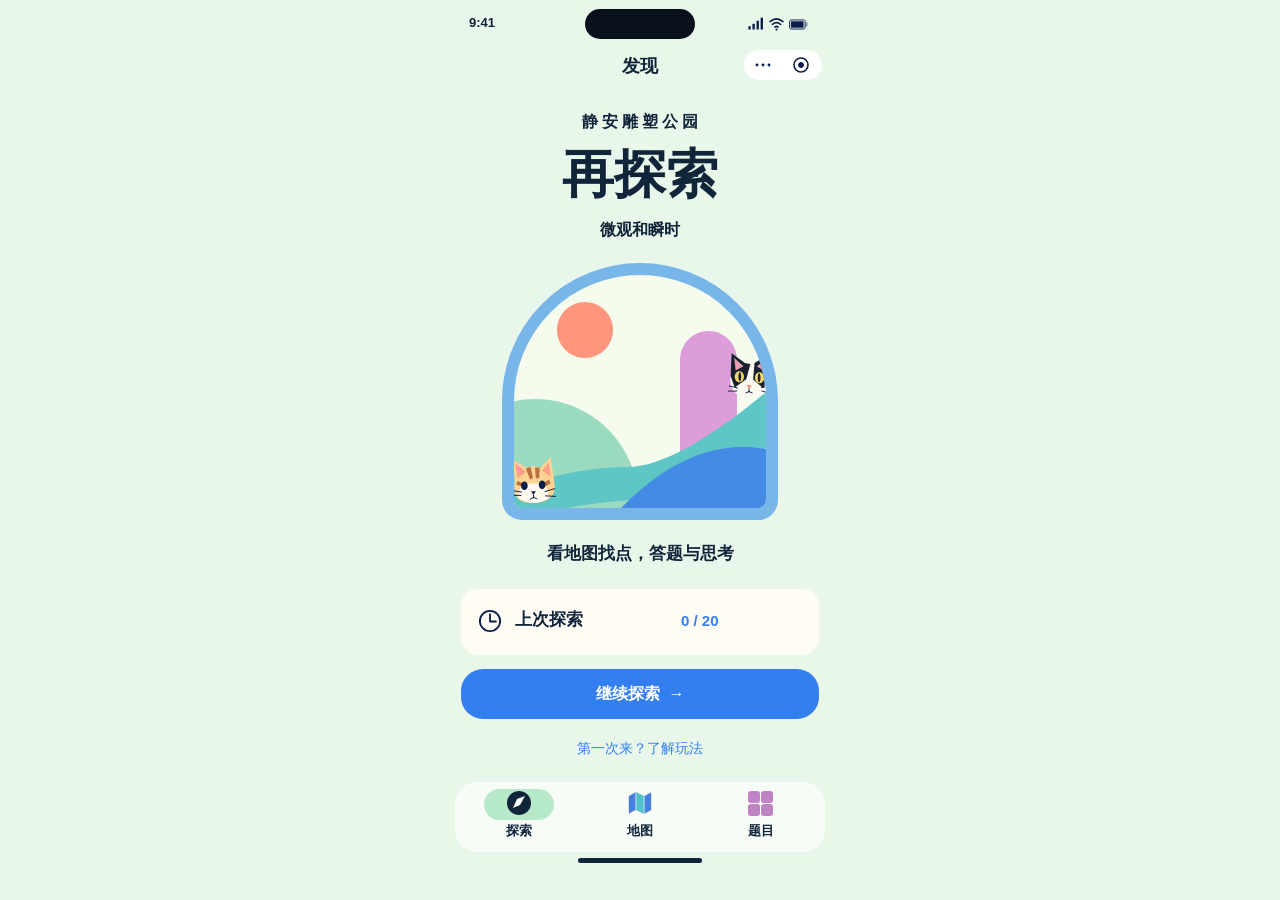
==== reexplore/index.html @ 87423d3d "Add files via upload" ====
<!doctype html><html lang="zh-CN"><head><meta charset="UTF-8"><meta name="viewport" content="width=device-width,initial-scale=1,viewport-fit=cover"><title>再探索 · 完整探索流程</title><link rel="stylesheet" href="style.css"></head><body><div id="screen-wrap"><div id="screen"></div></div><div id="app"><header><span class="brand">再探索</span><h1 id="page-title">探索题目</h1><button id="switch-view">结算 →</button></header><div class="summary"><span id="count"></span><strong id="points"></strong></div><nav id="groups" aria-label="题目分组"></nav><main id="main"></main><footer><button data-route="home">探索</button><button data-route="map">地图</button><button id="quiz-nav">题目</button><button id="result-nav">探索结算</button></footer><p id="storage-warning" hidden>当前环境无法保存记录，关闭预览后进度可能丢失。</p></div><dialog id="dialog"><h2 id="dialog-title"></h2><p id="dialog-body"></p><button id="close-dialog">知道了</button></dialog><script src="data.js"></script><script src="logic.js"></script><script src="screens.js"></script><script src="thoughts.js"></script><script src="app.js"></script><script src="game.js"></script><script src="flow.js"></script></body></html>
---- reexplore/style.css ----
:root{--bg:#e8f6e9;--paper:#fffcf3;--ink:#142b40;--muted:#526878;--blue:#347df0;--line:#a7c9ff;--green:#25876b;--pink:#f4e7f5}*{box-sizing:border-box}body{margin:0;background:var(--bg);color:var(--ink);font-family:'PingFang SC','Microsoft YaHei',system-ui,sans-serif;font-size:16px;line-height:1.6}#app{max-width:680px;margin:auto;min-height:100dvh;padding-bottom:90px}header{position:sticky;top:0;z-index:5;background:var(--bg);display:flex;align-items:center;justify-content:space-between;padding:16px 22px;border-bottom:1px solid #dceadd}h1{font-size:20px;margin:0;font-weight:650}.brand{font-size:13px;color:var(--muted)}button{font:inherit;cursor:pointer;border:0;color:inherit;background:transparent;touch-action:manipulation}button:focus-visible,a:focus-visible{outline:3px solid var(--blue);outline-offset:3px}header button{font-size:14px;color:var(--blue)}.summary{display:flex;justify-content:space-between;padding:16px 24px}.summary strong{color:var(--blue)}nav{display:flex;justify-content:space-around;padding:0 14px 12px;gap:12px}nav button{flex:1;padding:12px 0;border-bottom:3px solid transparent}nav button.active{color:var(--blue);border-color:var(--blue);font-weight:700}main{padding:0 18px}.card{background:var(--paper);border-radius:24px;padding:24px;margin:0 0 20px}.card-head{display:flex;justify-content:space-between;align-items:flex-start;gap:12px;margin-bottom:18px}.card h2{font-size:20px;line-height:1.45;margin:0}.status{font-size:13px;white-space:nowrap;color:var(--muted)}.status.good{color:var(--green)}.status.wrong{color:#b34c3e}.question{white-space:pre-wrap;margin:16px 0 20px}.images{display:grid;gap:12px}.images figure{margin:0;background:white;border-radius:12px;padding:8px;border:1px solid #e5e8e2}.images img{display:block;width:100%;height:auto;max-height:250px;object-fit:contain}.images figcaption{font-size:13px;color:var(--muted);padding:0 8px}.images.triple img{max-height:135px}label{display:block;font-weight:600;color:var(--muted);margin-bottom:8px}textarea,input{font:inherit;width:100%;border:1px solid var(--line);border-radius:12px;background:white;color:var(--ink);padding:13px 14px;outline:none;resize:vertical;min-height:55px}textarea:focus,input:focus{border-color:var(--blue);box-shadow:0 0 0 3px #347df021}textarea[readonly]{background:#f2f8f0}.submit{background:var(--blue);color:white;font-weight:650;border-radius:30px;width:100%;padding:12px;margin-top:14px}.feedback{font-size:14px;margin:10px 0;min-height:24px;color:var(--muted)}.feedback.good{color:var(--green)}.feedback.wrong{color:#b34c3e}.hint{display:flex;justify-content:space-between;gap:8px;width:100%;background:#e5efff;border-radius:12px;padding:10px 12px;margin-top:8px;font-size:14px}.hint+ .hint{background:var(--pink)}.hint span:last-child{color:var(--blue)}.analysis{font-size:14px;color:var(--blue);padding:12px 0 0}.hero h2{font-size:24px}.big{font-size:48px;line-height:1.3;font-weight:700;margin:20px 0 8px}.progress{width:100%;height:8px;border-radius:5px;background:#dce9dc;overflow:hidden}.progress i{display:block;height:100%;background:var(--blue)}.meta{display:flex;justify-content:space-between;font-size:13px;color:var(--muted);margin-top:16px}.grid{display:grid;grid-template-columns:repeat(5,1fr);gap:10px;margin-top:18px}.tile{border-radius:12px;background:#edf0eb;padding:12px 2px;font-size:14px}.tile small{display:block;font-size:10px}.tile.good{background:#d6efe3;color:#19785e}.tile.wrong{background:#f8e5df;color:#aa4738}.clue{width:100%;text-align:left;border-radius:14px;background:#e5efff;padding:14px;margin-top:12px}.clue b{display:block}.clue span{font-size:14px;color:var(--muted)}footer{position:fixed;bottom:0;left:50%;transform:translateX(-50%);width:100%;max-width:680px;background:var(--paper);border-top:1px solid #e4e7df;padding:10px 15px max(10px,env(safe-area-inset-bottom));display:flex;justify-content:space-around;z-index:4}footer button{padding:8px 24px;color:var(--blue)}dialog{border:0;border-radius:22px;max-width:calc(100vw - 40px);width:380px;padding:26px;color:var(--ink);background:var(--paper)}dialog::backdrop{background:#142b4055}dialog h2{font-size:20px}dialog button{background:var(--blue);color:white;border-radius:24px;padding:10px 28px;width:100%}dialog p{white-space:pre-wrap}#storage-warning{padding:12px;color:#a23b28;font-size:13px}.note{font-size:13px;color:var(--muted)}@media(max-width:360px){main{padding:0 10px}.card{padding:18px}.card h2{font-size:18px}.grid{gap:6px}.hint{font-size:12px}}
[hidden]{display:none!important}#screen-wrap{margin:auto}#screen{position:relative;width:402px;height:874px}#screen>div{width:402px!important;height:874px!important}#screen p{margin:0}#screen button{padding:0;text-decoration:none}#screen img{display:block}#screen [data-name="主导航"]{z-index:4}#screen [data-name="思维导图 / 预留"]{border:0}.map-index{position:absolute;top:500px;left:18px;width:366px;padding:20px;background:var(--paper);border-radius:20px}.map-index h2{font-size:20px}.map-index h3{font-size:15px}.map-index .grid{grid-template-columns:repeat(4,1fr)}.map-index .tile{padding:10px!important}.image-dialog{width:90vw;max-width:1000px;max-height:90dvh;overflow:auto}.image-dialog img{width:100%;height:auto;object-fit:contain}.image-dialog button{position:sticky;bottom:0}footer button{padding:8px 10px}article{scroll-margin-top:80px}#app{max-width:402px}footer{max-width:402px}
.game-body{position:absolute;top:94px;left:0;right:0;bottom:26px;overflow:auto;background:#faf8ef;color:#283f34;padding:16px;font-family:'PingFang SC',sans-serif}.game-kicker{font-size:11px;color:#607365;font-weight:700}.game-body h1{font-size:25px;margin:12px 0 20px}.game-actions{display:flex;justify-content:space-between;margin-bottom:18px}.game-actions button{padding:8px 14px!important;background:#e4ecdd;border-radius:22px;font-size:13px}.game-actions button+button{background:#fffefa}.game-metrics{display:flex;justify-content:space-around;background:#e9efe3;border-radius:9px;padding:8px}.game-metrics span{font-size:12px}.game-metrics b{font-size:20px;margin-right:8px}.game-metrics small{display:block;font-size:11px;color:#607365}#screen .game-message{font-size:13px;margin:12px 0;color:#607365}.game-board{display:grid;grid-template-columns:repeat(3,1fr);gap:8px}.game-card{position:relative;background:#283f34;color:#f3f2dc;border-radius:10px;aspect-ratio:1;overflow:hidden;display:flex;flex-direction:column;align-items:center;justify-content:center;gap:10px}.game-card:nth-child(even){background:#36513e}.game-card small{font-size:9px}.game-card .card-number{position:absolute;top:6px;left:10px;font-size:10px}.game-card strong{font-size:16px;line-height:1.3;padding:0 4px}.game-card .card-mark{font-size:31px;font-weight:400}.game-card.is-open{background:#e2ebd4;color:#283f34}.game-card img{width:100%;height:100%;object-fit:cover}.game-card i{position:absolute;right:3px;top:3px;background:#cfdfa2;color:#283f34;border-radius:8px;padding:0 8px}.game-success{padding:20px 0;text-align:center}.game-success>b{font-size:28px;color:#25876b}.game-success button{padding:12px!important}.game-study{max-height:90dvh;overflow:auto}.game-study article{display:flex;gap:14px;align-items:center;background:#faf8ef;margin:10px 0}.game-study img{width:101px;height:91px;object-fit:cover}.game-study article p{font-size:12px}.game-study button{position:sticky;bottom:0}

:root{--bg:#e8f6e9;--paper:#fffcf3;--ink:#142b40;--muted:#526878;--blue:#347df0;--line:#a7c9ff;--green:#25876b;--pink:#f4e7f5}*{box-sizing:border-box}body{margin:0;background:var(--bg);color:var(--ink);font-family:'PingFang SC','Microsoft YaHei',system-ui,sans-serif;font-size:16px;line-height:1.6}#app{max-width:680px;margin:auto;min-height:100dvh;padding-bottom:90px}header{position:sticky;top:0;z-index:5;background:var(--bg);display:flex;align-items:center;justify-content:space-between;padding:16px 22px;border-bottom:1px solid #dceadd}h1{font-size:20px;margin:0;font-weight:650}.brand{font-size:13px;color:var(--muted)}button{font:inherit;cursor:pointer;border:0;color:inherit;background:transparent;touch-action:manipulation}button:focus-visible,a:focus-visible{outline:3px solid var(--blue);outline-offset:3px}header button{font-size:14px;color:var(--blue)}.summary{display:flex;justify-content:space-between;padding:16px 24px}.summary strong{color:var(--blue)}nav{display:flex;justify-content:space-around;padding:0 14px 12px;gap:12px}nav button{flex:1;padding:12px 0;border-bottom:3px solid transparent}nav button.active{color:var(--blue);border-color:var(--blue);font-weight:700}main{padding:0 18px}.card{background:var(--paper);border-radius:24px;padding:24px;margin:0 0 20px}.card-head{display:flex;justify-content:space-between;align-items:flex-start;gap:12px;margin-bottom:18px}.card h2{font-size:20px;line-height:1.45;margin:0}.status{font-size:13px;white-space:nowrap;color:var(--muted)}.status.good{color:var(--green)}.status.wrong{color:#b34c3e}.question{white-space:pre-wrap;margin:16px 0 20px}.images{display:grid;gap:12px}.images figure{margin:0;background:white;border-radius:12px;padding:8px;border:1px solid #e5e8e2}.images img{display:block;width:100%;height:auto;max-height:250px;object-fit:contain}.images figcaption{font-size:13px;color:var(--muted);padding:0 8px}.images.triple img{max-height:135px}label{display:block;font-weight:600;color:var(--muted);margin-bottom:8px}textarea,input{font:inherit;width:100%;border:1px solid var(--line);border-radius:12px;background:white;color:var(--ink);padding:13px 14px;outline:none;resize:vertical;min-height:55px}textarea:focus,input:focus{border-color:var(--blue);box-shadow:0 0 0 3px #347df021}textarea[readonly]{background:#f2f8f0}.submit{background:var(--blue);color:white;font-weight:650;border-radius:30px;width:100%;padding:12px;margin-top:14px}.feedback{font-size:14px;margin:10px 0;min-height:24px;color:var(--muted)}.feedback.good{color:var(--green)}.feedback.wrong{color:#b34c3e}.hint{display:flex;justify-content:space-between;gap:8px;width:100%;background:#e5efff;border-radius:12px;padding:10px 12px;margin-top:8px;font-size:14px}.hint+ .hint{background:var(--pink)}.hint span:last-child{color:var(--blue)}.analysis{font-size:14px;color:var(--blue);padding:12px 0 0}.hero h2{font-size:24px}.big{font-size:48px;line-height:1.3;font-weight:700;margin:20px 0 8px}.progress{width:100%;height:8px;border-radius:5px;background:#dce9dc;overflow:hidden}.progress i{display:block;height:100%;background:var(--blue)}.meta{display:flex;justify-content:space-between;font-size:13px;color:var(--muted);margin-top:16px}.grid{display:grid;grid-template-columns:repeat(5,1fr);gap:10px;margin-top:18px}.tile{border-radius:12px;background:#edf0eb;padding:12px 2px;font-size:14px}.tile small{display:block;font-size:10px}.tile.good{background:#d6efe3;color:#19785e}.tile.wrong{background:#f8e5df;color:#aa4738}.clue{width:100%;text-align:left;border-radius:14px;background:#e5efff;padding:14px;margin-top:12px}.clue b{display:block}.clue span{font-size:14px;color:var(--muted)}footer{position:fixed;bottom:0;left:50%;transform:translateX(-50%);width:100%;max-width:680px;background:var(--paper);border-top:1px solid #e4e7df;padding:10px 15px max(10px,env(safe-area-inset-bottom));display:flex;justify-content:space-around;z-index:4}footer button{padding:8px 24px;color:var(--blue)}dialog{border:0;border-radius:22px;max-width:calc(100vw - 40px);width:380px;padding:26px;color:var(--ink);background:var(--paper)}dialog::backdrop{background:#142b4055}dialog h2{font-size:20px}dialog button{background:var(--blue);color:white;border-radius:24px;padding:10px 28px;width:100%}dialog p{white-space:pre-wrap}#storage-warning{padding:12px;color:#a23b28;font-size:13px}.note{font-size:13px;color:var(--muted)}@media(max-width:360px){main{padding:0 10px}.card{padding:18px}.card h2{font-size:18px}.grid{gap:6px}.hint{font-size:12px}}
[hidden]{display:none!important}#screen-wrap{margin:auto}#screen{position:relative;width:402px;height:874px}#screen>div{width:402px!important;height:874px!important}#screen p{margin:0}#screen button{padding:0;text-decoration:none}#screen img{display:block}#screen [data-name="主导航"]{z-index:4}#screen [data-name="思维导图 / 预留"]{border:0}.map-index{position:absolute;top:500px;left:18px;width:366px;padding:20px;background:var(--paper);border-radius:20px}.map-index h2{font-size:20px}.map-index h3{font-size:15px}.map-index .grid{grid-template-columns:repeat(4,1fr)}.map-index .tile{padding:10px!important}.image-dialog{width:90vw;max-width:1000px;max-height:90dvh;overflow:auto}.image-dialog img{width:100%;height:auto;object-fit:contain}.image-dialog button{position:sticky;bottom:0}footer button{padding:8px 10px}article{scroll-margin-top:80px}#app{max-width:402px}footer{max-width:402px}
.game-body{position:absolute;top:94px;left:0;right:0;bottom:26px;overflow:auto;background:#faf8ef;color:#283f34;padding:16px;font-family:'PingFang SC',sans-serif}.game-kicker{font-size:11px;color:#607365;font-weight:700}.game-body h1{font-size:25px;margin:12px 0 20px}.game-actions{display:flex;justify-content:space-between;margin-bottom:18px}.game-actions button{padding:8px 14px!important;background:#e4ecdd;border-radius:22px;font-size:13px}.game-actions button+button{background:#fffefa}.game-metrics{display:flex;justify-content:space-around;background:#e9efe3;border-radius:9px;padding:8px}.game-metrics span{font-size:12px}.game-metrics b{font-size:20px;margin-right:8px}.game-metrics small{display:block;font-size:11px;color:#607365}#screen .game-message{font-size:13px;margin:12px 0;color:#607365}.game-board{display:grid;grid-template-columns:repeat(3,1fr);gap:8px}.game-card{position:relative;background:#283f34;color:#f3f2dc;border-radius:10px;aspect-ratio:1;overflow:hidden;display:flex;flex-direction:column;align-items:center;justify-content:center;gap:10px}.game-card:nth-child(even){background:#36513e}.game-card small{font-size:9px}.game-card .card-number{position:absolute;top:6px;left:10px;font-size:10px}.game-card strong{font-size:16px;line-height:1.3;padding:0 4px}.game-card .card-mark{font-size:31px;font-weight:400}.game-card.is-open{background:#e2ebd4;color:#283f34}.game-card img{width:100%;height:100%;object-fit:cover}.game-card i{position:absolute;right:3px;top:3px;background:#cfdfa2;color:#283f34;border-radius:8px;padding:0 8px}.game-success{padding:20px 0;text-align:center}.game-success>b{font-size:28px;color:#25876b}.game-success button{padding:12px!important}.game-study{max-height:90dvh;overflow:auto}.game-study article{display:flex;gap:14px;align-items:center;background:#faf8ef;margin:10px 0}.game-study img{width:101px;height:91px;object-fit:cover}.game-study article p{font-size:12px}.game-study button{position:sticky;bottom:0}
/* Open-response edition: reuse the original palette and type family. */
.eyebrow{font-size:12px;letter-spacing:.06em;color:var(--muted);margin:0 0 8px}.quiz-intro{padding:10px 6px 22px}.quiz-intro h2{font-family:'Songti SC',serif;font-size:26px;margin:4px 0 10px}.quiz-intro>p:last-child{font-size:14px;color:var(--muted);margin:0}.question-card .card-head{margin-bottom:22px}.question-card h2{font-size:22px}.section-label{font-size:12px;letter-spacing:.06em;color:var(--blue);font-weight:700;margin:18px 0 0}.question{margin:8px 0 22px;line-height:1.85}.followup{margin-top:20px;border-top:1px solid #dce5d6;padding-top:16px}.followup summary{cursor:pointer;font-weight:600;font-size:15px}.followup summary span{font-size:12px;font-weight:400;color:var(--muted);margin-left:8px}.followup p{font-size:15px;line-height:1.8}.followup label{font-size:13px}.followup label small{font-weight:400}.response{padding:16px;background:#e9f3e5;border-radius:14px;margin-top:12px;font-size:14px}.response b{color:var(--green);font-size:12px}.response p{margin:7px 0 0}.text-link{color:var(--blue);font-size:14px;padding:14px 0;text-align:left;display:block}.back-link{margin:0 8px}.hero .big small{font-size:22px;color:var(--muted);font-weight:400}.hero>.big+p{margin-top:0}.six-grid{grid-template-columns:repeat(2,minmax(0,1fr));gap:10px}.six-grid .tile{text-align:left;padding:14px;display:flex;flex-direction:column;align-items:flex-start;gap:7px}.six-grid .tile b{font-size:22px}.six-grid .tile span{line-height:1.5;min-height:42px;font-size:14px}.six-grid .tile small{font-size:12px}.saved-note{padding:22px 0;border-bottom:1px solid #dce5d6}.saved-note h3{font-size:17px;margin:6px 0 12px}.answer-text{white-space:pre-wrap;overflow-wrap:anywhere;font-size:15px}.saved-note details{font-size:13px;color:var(--muted)}.empty-note{padding:18px;background:#f2f5ec;border-radius:12px;color:var(--muted);font-size:14px}.submit:disabled{opacity:.45;cursor:default}.mind-root{position:relative;margin:24px auto 30px;background:var(--blue);color:white;padding:20px;width:210px;text-align:center;font-family:'Songti SC',serif;font-size:26px;border-radius:20px}.mind-root span{display:block;font-size:12px;font-family:'PingFang SC',sans-serif;letter-spacing:.1em;margin-top:5px}.mind-root:after{content:'';position:absolute;top:100%;left:50%;width:2px;height:30px;background:var(--line)}.mind-branches{display:flex;flex-direction:column;gap:12px;border-left:2px solid var(--line);margin:0 0 0 14px;padding-left:18px}.mind-branch{position:relative;background:#e7efff;border-radius:14px;display:flex;align-items:center;gap:12px;text-align:left;padding:14px 12px;min-height:82px}.mind-branch:before{content:'';position:absolute;right:100%;top:50%;width:20px;height:2px;background:var(--line)}.mind-branch:nth-child(2n){background:#f2eaf3}.mind-branch.good{background:#ddf0e2}.branch-number{font-size:22px;font-family:'Songti SC',serif;color:var(--blue)}.mind-branch b{font-size:15px}.mind-branch small{display:block;font-size:12px;margin-top:5px;line-height:1.5}.branch-state{margin-left:auto;color:var(--green)}.mind-end{width:100%;border:1px solid var(--line);padding:17px 10px;border-radius:15px;margin-top:26px;font-size:15px;font-weight:600;background:#f6f8f0}.mind-end span{display:block;font-size:12px;font-weight:400;color:var(--muted);margin-top:7px}footer button[aria-current=page]{background:#dfece2;border-radius:18px;font-weight:650}textarea{line-height:1.8}.notes-list h2{margin-bottom:10px}.card .note{line-height:1.75}header h1{font-size:19px}#ending{scroll-margin-top:85px}#main>.submit:last-child{margin:0 0 25px}@media(max-width:360px){.card{padding:18px}.mind-root{width:190px}.mind-branches{padding-left:14px}.mind-branch{gap:8px}.branch-number{font-size:20px}}

.mind-branches{position:relative}.mind-branches:before{content:'';position:absolute;top:0;left:-2px;width:calc(50% - 6px);border-top:2px solid var(--line)}.park-map summary{font-weight:650;cursor:pointer}.park-map summary span{font-weight:400;font-size:12px;color:var(--muted)}.park-map img{width:100%;height:auto;display:block;border-radius:12px}.park-map button{width:100%;padding:0}

/* Reflection illustrations: original ten images, two columns, vertical scroll. */
.reflection-section{margin:0 0 24px;padding:8px 4px 0}.reflection-section>h2{font-family:'Songti SC',serif;font-size:28px;font-weight:600;line-height:1.45;margin:12px 0 20px}.reflection-copy{background:var(--paper);border-radius:20px;padding:20px;margin-bottom:24px;font-size:14px;line-height:1.9}.reflection-copy p{margin:0}.reflection-copy p+p{margin-top:16px}.reflection-section>h3{font-family:'Songti SC',serif;font-size:21px;font-weight:600;line-height:1.5;margin:0 0 4px}.gallery-hint{color:var(--muted);font-size:12px;margin:0 0 12px}.illustration-scroll{max-height:480px;max-height:min(60dvh,480px);overflow-y:auto;overflow-x:hidden;overscroll-behavior-y:contain;touch-action:pan-y;scrollbar-width:thin;scrollbar-color:#a0b9a7 transparent;border-radius:8px;-webkit-overflow-scrolling:touch}.illustration-scroll:focus-visible{outline:3px solid var(--blue);outline-offset:4px}.illustration-grid{display:grid;grid-template-columns:repeat(2,minmax(0,1fr));gap:8px;padding-right:4px}.illustration-grid figure{margin:0;overflow:hidden;border-radius:6px;aspect-ratio:176/234;background:var(--paper)}.illustration-grid img{display:block;width:100%;height:100%;object-fit:cover}@media(max-width:360px){.reflection-section>h2{font-size:26px}.reflection-copy{padding:18px}.illustration-grid{gap:6px}}

#groups{flex-wrap:wrap}#groups button{flex:1 1 40%}.followup{margin:16px 0}.quiz-intro{margin:20px 0}

.route-map{color:#194842;background:#f3f8ee;padding:18px 12px;border-radius:20px;margin-bottom:20px}.route-map>h2{font-family:'Songti SC',serif;font-size:30px;margin:0 0 12px}.route-note{font-size:13px;line-height:1.7;border-bottom:1px solid #b7c8bf;padding-bottom:16px;margin-bottom:20px}.route-scroll{overflow-x:auto;padding:0 2px 12px}.route-columns{display:grid;grid-template-columns:repeat(4,1fr);gap:8px;min-width:600px}.route-column{--tone:#ccebd9;position:relative;background:#fffdf7;border-radius:18px;padding:18px 9px 14px;text-align:center}.route-2{--tone:#d4e9fb}.route-3{--tone:#eadcf2}.route-4{--tone:#f5dfc8}.route-column h3{font-size:16px;margin:0 0 8px}.route-column>p{font-size:12px;margin:0 0 22px}.route-nodes{display:grid;grid-template-columns:repeat(2,1fr);gap:14px 12px;position:relative}.route-nodes:before{content:'';position:absolute;top:22px;bottom:-18px;left:50%;width:2px;background:#637f77}.route-dot{position:relative;border:0;background:var(--tone);border-radius:50%;width:44px;height:44px;color:#194842;font-size:17px;font-weight:700;padding:0;justify-self:center;z-index:1}.route-dot:after{content:'';position:absolute;left:100%;top:21px;width:22px;height:2px;background:#637f77;z-index:-1}.route-dot:nth-child(even):after,.route-dot:last-child:after{display:none}.route-dot:last-child{grid-column:1/-1}.route-dot i{font-size:10px;position:absolute;right:-2px;top:-2px;background:#194842;color:white;border-radius:50%;padding:2px}.route-thoughts{position:relative;background:var(--tone);border-radius:20px;margin-top:24px;padding:12px 6px;min-height:100px}.route-thoughts small{display:block;font-size:12px;margin-bottom:6px}.route-thought{display:block;background:transparent;border:0;color:#194842;font-size:14px;margin:4px auto;padding:4px}.route-dot.good,.route-thought.good{box-shadow:inset 0 0 0 2px #498b68}.route-merge{position:relative;min-width:600px;height:35px;background:linear-gradient(#637f77,#637f77) center bottom/75% 2px no-repeat,linear-gradient(#637f77,#637f77) 12.5% 0/2px 100% no-repeat,linear-gradient(#637f77,#637f77) 37.5% 0/2px 100% no-repeat,linear-gradient(#637f77,#637f77) 62.5% 0/2px 100% no-repeat,linear-gradient(#637f77,#637f77) 87.5% 0/2px 100% no-repeat}.route-final{display:block;position:relative;margin:24px 0 0 200px;width:200px;border:0;border-radius:26px;background:#194842;color:white;font-family:'Songti SC',serif;font-size:26px;font-weight:700;padding:14px}.route-final:before{content:'';position:absolute;bottom:100%;left:50%;height:24px;width:2px;background:#637f77}.route-caption{width:600px;text-align:center;font-size:12px;line-height:1.8;margin:14px 0 0}

.mindmap-image{position:absolute;top:490px;left:18px;width:366px;padding-bottom:20px}.mindmap-zoom{display:block;width:100%;padding:0;border:0;background:transparent;cursor:zoom-in}.mindmap-zoom img{width:100%;height:auto;border-radius:16px}.image-dialog{padding:18px;background:#f4f8ef}.image-dialog h2{font-size:20px}.image-dialog img{min-width:0}.image-dialog button{display:block;margin:16px auto 0}
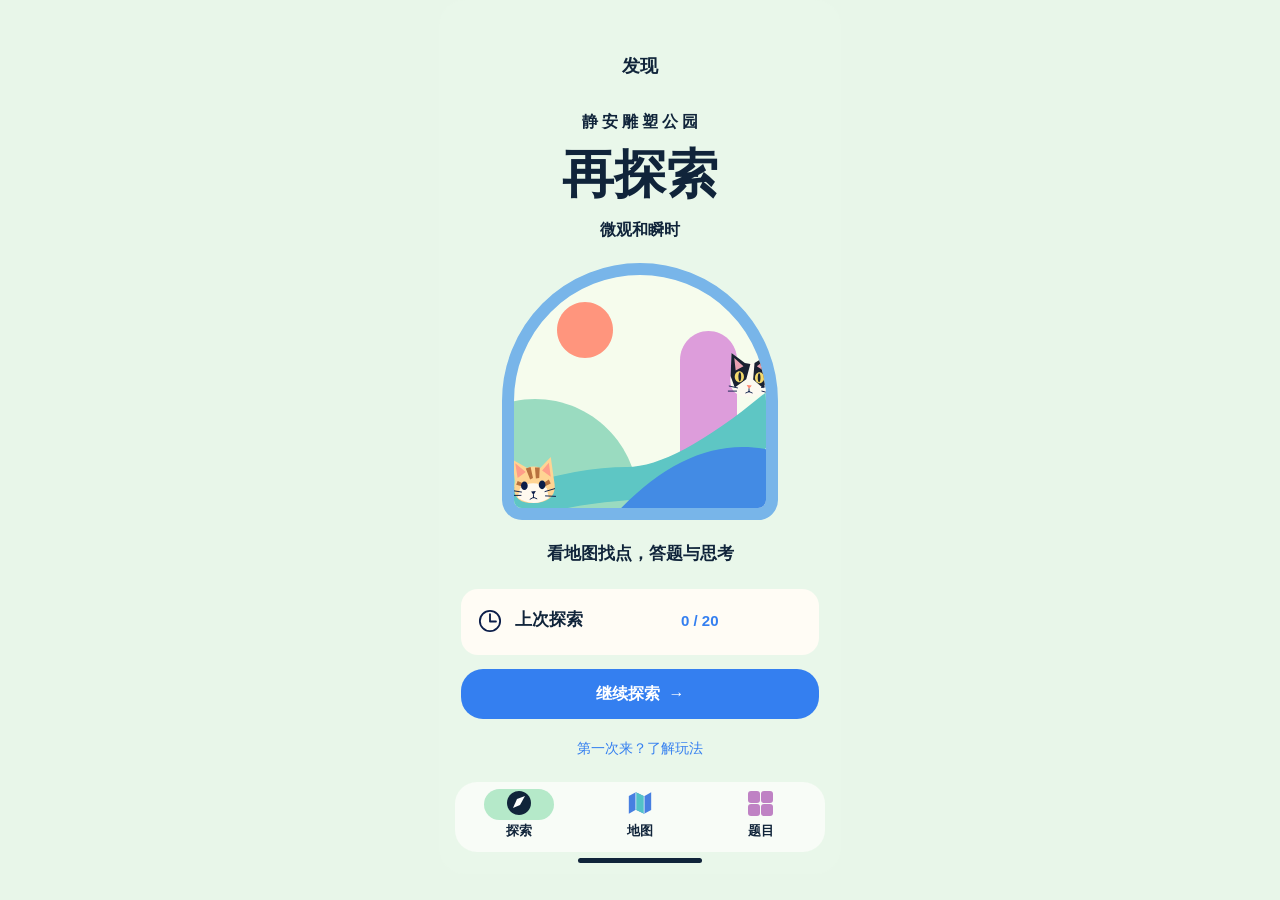
==== commit bbb39f44: "Add files via upload" ====
--- a/reexplore/index.html
+++ b/reexplore/index.html
@@ -1 +1 @@
-<!doctype html><html lang="zh-CN"><head><meta charset="UTF-8"><meta name="viewport" content="width=device-width,initial-scale=1,viewport-fit=cover"><title>再探索 · 完整探索流程</title><link rel="stylesheet" href="style.css"></head><body><div id="screen-wrap"><div id="screen"></div></div><div id="app"><header><span class="brand">再探索</span><h1 id="page-title">探索题目</h1><button id="switch-view">结算 →</button></header><div class="summary"><span id="count"></span><strong id="points"></strong></div><nav id="groups" aria-label="题目分组"></nav><main id="main"></main><footer><button data-route="home">探索</button><button data-route="map">地图</button><button id="quiz-nav">题目</button><button id="result-nav">探索结算</button></footer><p id="storage-warning" hidden>当前环境无法保存记录，关闭预览后进度可能丢失。</p></div><dialog id="dialog"><h2 id="dialog-title"></h2><p id="dialog-body"></p><button id="close-dialog">知道了</button></dialog><script src="data.js"></script><script src="logic.js"></script><script src="screens.js"></script><script src="thoughts.js"></script><script src="app.js"></script><script src="game.js"></script><script src="flow.js"></script></body></html>
+<!doctype html><html lang="zh-CN"><head><meta charset="UTF-8"><meta name="viewport" content="width=device-width,initial-scale=1,viewport-fit=cover"><title>再探索 · 完整探索流程</title><link rel="stylesheet" href="style.css"></head><body><div id="screen-wrap"><div id="screen"></div></div><div id="app"><header><span class="brand">再探索</span><h1 id="page-title">探索题目</h1><button id="switch-view">结算 →</button></header><div class="summary"><span id="count"></span><strong id="points"></strong></div><nav id="groups" aria-label="题目分组"></nav><main id="main"></main><footer><button data-route="home">探索</button><button data-route="map">地图</button><button id="quiz-nav">题目</button><button id="result-nav">探索结算</button></footer><p id="storage-warning" hidden>当前环境无法保存记录，关闭预览后进度可能丢失。</p></div><dialog id="dialog"><h2 id="dialog-title"></h2><p id="dialog-body"></p><button id="close-dialog">知道了</button></dialog><script src="data.js"></script><script src="logic.js"></script><script src="screens.js?v=20261121-clean-statusbar"></script><script src="thoughts.js"></script><script src="app.js"></script><script src="game.js"></script><script src="flow.js"></script></body></html>
